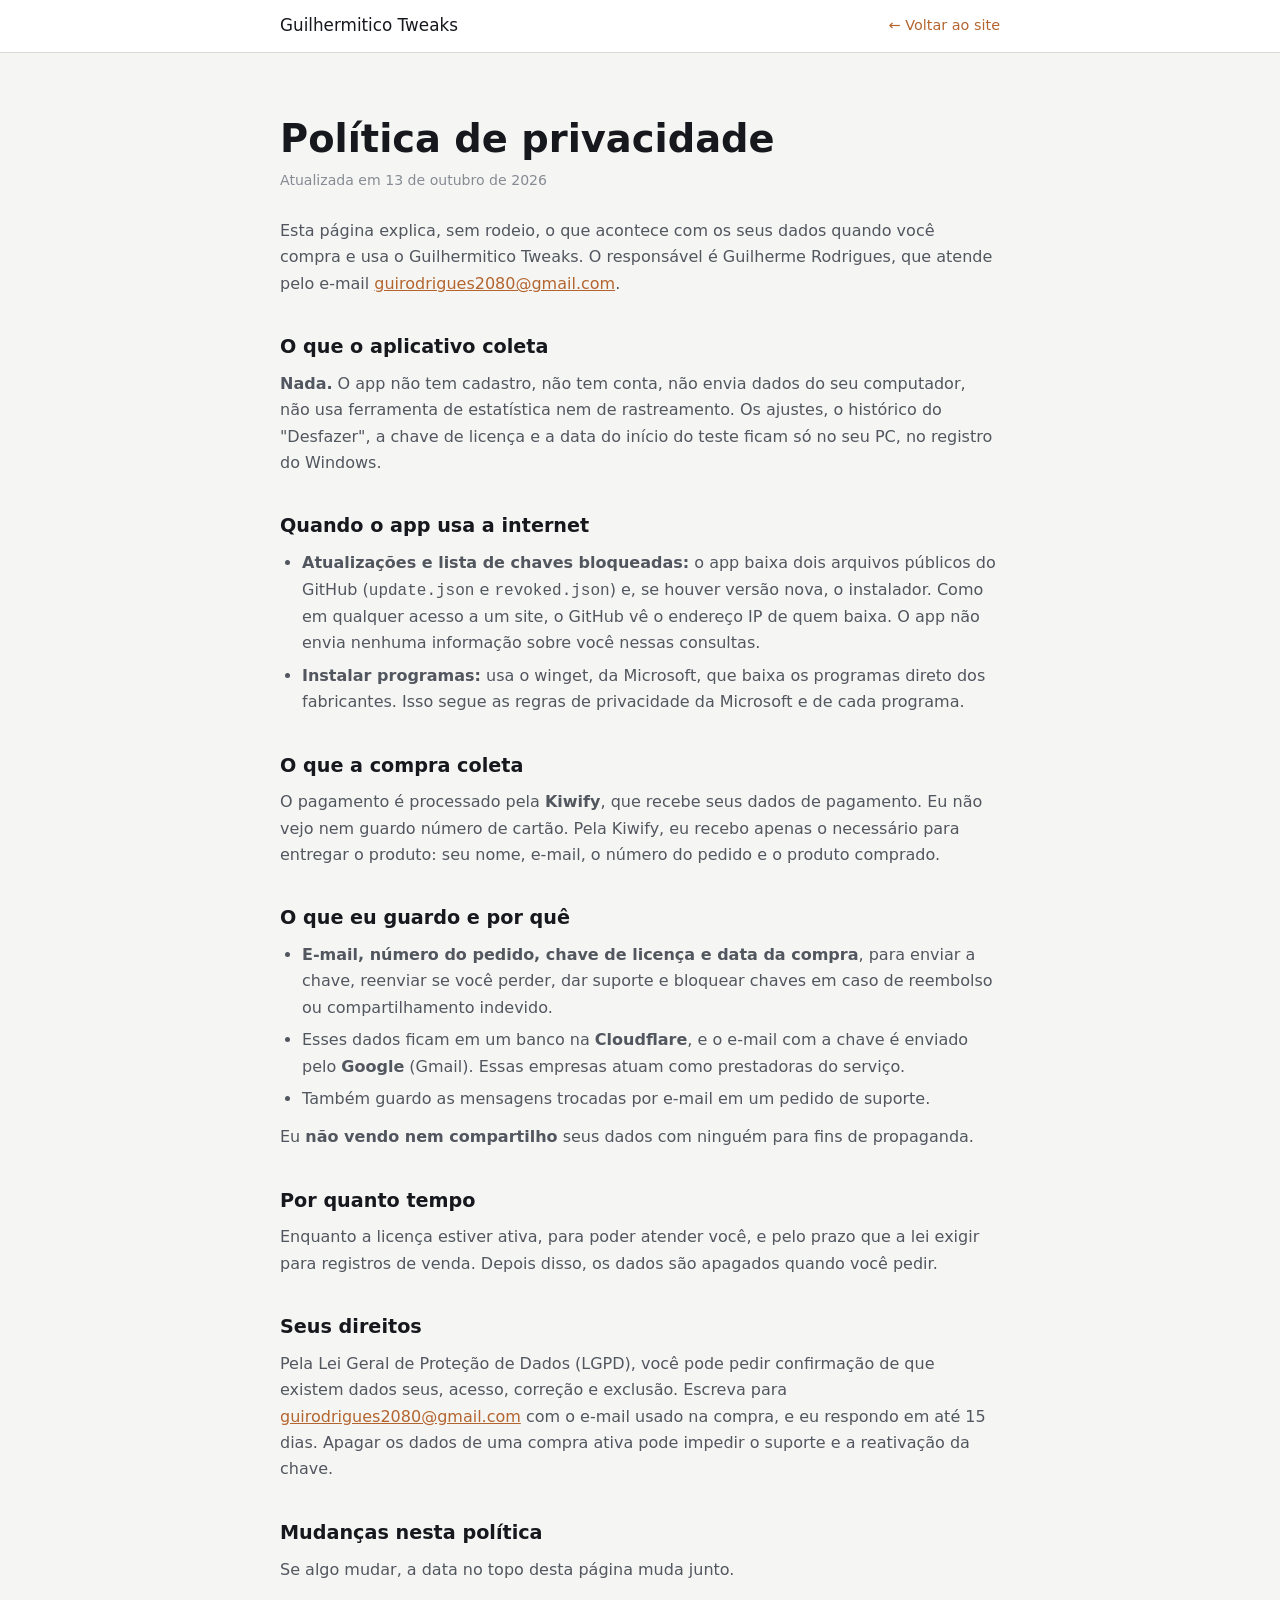
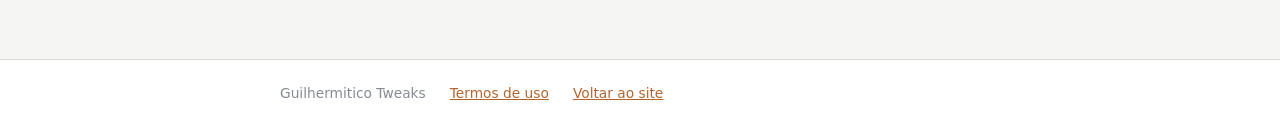
==== privacidade.html @ ce47562e "Adiciona termos de uso e politica de privacidade Paginas termos.html e privacidade.html com estilo c" ====
<!doctype html>
<html lang="pt-BR">
<head>
<meta charset="utf-8">
<meta name="viewport" content="width=device-width, initial-scale=1, viewport-fit=cover">
<meta name="description" content="Política de privacidade do Guilhermitico Tweaks: o que o app e a compra coletam, para quê e como pedir a exclusão.">
<meta name="theme-color" content="#16181D">
<title>Política de privacidade · Guilhermitico Tweaks</title>
<link rel="stylesheet" href="legal.css">
</head>
<body>
<header class="topbar">
  <div class="wrap">
    <a href="./">Guilhermitico Tweaks</a>
    <a class="voltar" href="./">← Voltar ao site</a>
  </div>
</header>

<main>
  <div class="wrap">
    <h1>Política de privacidade</h1>
    <p class="data">Atualizada em 13 de outubro de 2026</p>

    <p>Esta página explica, sem rodeio, o que acontece com os seus dados quando você compra e usa o
    Guilhermitico Tweaks. O responsável é Guilherme Rodrigues, que atende pelo e-mail
    <a href="mailto:guirodrigues2080@gmail.com">guirodrigues2080@gmail.com</a>.</p>

    <h2>O que o aplicativo coleta</h2>
    <p><strong>Nada.</strong> O app não tem cadastro, não tem conta, não envia dados do seu
    computador, não usa ferramenta de estatística nem de rastreamento. Os ajustes, o histórico do
    "Desfazer", a chave de licença e a data do início do teste ficam só no seu PC, no registro do
    Windows.</p>

    <h2>Quando o app usa a internet</h2>
    <ul>
      <li><strong>Atualizações e lista de chaves bloqueadas:</strong> o app baixa dois arquivos
      públicos do GitHub (<code>update.json</code> e <code>revoked.json</code>) e, se houver versão
      nova, o instalador. Como em qualquer acesso a um site, o GitHub vê o endereço IP de quem baixa.
      O app não envia nenhuma informação sobre você nessas consultas.</li>
      <li><strong>Instalar programas:</strong> usa o winget, da Microsoft, que baixa os programas
      direto dos fabricantes. Isso segue as regras de privacidade da Microsoft e de cada programa.</li>
    </ul>

    <h2>O que a compra coleta</h2>
    <p>O pagamento é processado pela <strong>Kiwify</strong>, que recebe seus dados de pagamento. Eu
    não vejo nem guardo número de cartão. Pela Kiwify, eu recebo apenas o necessário para entregar o
    produto: seu nome, e-mail, o número do pedido e o produto comprado.</p>

    <h2>O que eu guardo e por quê</h2>
    <ul>
      <li><strong>E-mail, número do pedido, chave de licença e data da compra</strong>, para enviar a
      chave, reenviar se você perder, dar suporte e bloquear chaves em caso de reembolso ou
      compartilhamento indevido.</li>
      <li>Esses dados ficam em um banco na <strong>Cloudflare</strong>, e o e-mail com a chave é
      enviado pelo <strong>Google</strong> (Gmail). Essas empresas atuam como prestadoras do serviço.</li>
      <li>Também guardo as mensagens trocadas por e-mail em um pedido de suporte.</li>
    </ul>
    <p>Eu <strong>não vendo nem compartilho</strong> seus dados com ninguém para fins de propaganda.</p>

    <h2>Por quanto tempo</h2>
    <p>Enquanto a licença estiver ativa, para poder atender você, e pelo prazo que a lei exigir para
    registros de venda. Depois disso, os dados são apagados quando você pedir.</p>

    <h2>Seus direitos</h2>
    <p>Pela Lei Geral de Proteção de Dados (LGPD), você pode pedir confirmação de que existem dados
    seus, acesso, correção e exclusão. Escreva para
    <a href="mailto:guirodrigues2080@gmail.com">guirodrigues2080@gmail.com</a> com o e-mail usado na
    compra, e eu respondo em até 15 dias. Apagar os dados de uma compra ativa pode impedir o suporte
    e a reativação da chave.</p>

    <h2>Mudanças nesta política</h2>
    <p>Se algo mudar, a data no topo desta página muda junto.</p>
  </div>
</main>

<footer>
  <div class="wrap">
    <span>Guilhermitico Tweaks</span>
    <a href="termos.html">Termos de uso</a>
    <a href="./">Voltar ao site</a>
  </div>
</footer>
</body>
</html>
---- legal.css ----
/* Estilo das paginas de termos e privacidade (mesmos tokens do index.html) */
:root {
  --ground: #F5F6F4; --surface: #FFFFFF; --ink: #16181D; --ink-soft: #52565E;
  --ink-faint: #868B93; --line: #D9DCD6; --copper: #B4652F;
  --display: "Chakra Petch", "Segoe UI Semibold", system-ui, sans-serif;
  --body: "IBM Plex Sans", "Segoe UI", system-ui, sans-serif;
}
@media (prefers-color-scheme: dark) {
  :root:not([data-theme="light"]) {
    --ground: #101216; --surface: #191C22; --ink: #EDEEEA; --ink-soft: #A7ACB4;
    --ink-faint: #767C85; --line: #2A2E36; --copper: #E08B4C;
  }
}
* { box-sizing: border-box; }
html { color-scheme: light dark; }
body {
  margin: 0; background: var(--ground); color: var(--ink);
  font-family: var(--body); font-size: 16px; line-height: 1.65; -webkit-font-smoothing: antialiased;
}
.wrap { max-width: 760px; margin-inline: auto; padding-inline: 20px; }
.topbar { border-bottom: 1px solid var(--line); background: var(--surface); }
.topbar .wrap { display: flex; align-items: center; justify-content: space-between; gap: 16px; padding-block: 12px; }
.topbar a { color: var(--ink); text-decoration: none; font-family: var(--display); font-size: 1.05rem; }
.topbar a.voltar { font-family: var(--body); font-size: .9rem; color: var(--copper); }
main { padding-block: clamp(32px, 6vw, 64px); }
h1 { font-family: var(--display); font-size: clamp(1.8rem, 4.5vw, 2.4rem); line-height: 1.15; margin: 0 0 8px; }
h2 { font-family: var(--display); font-size: 1.2rem; margin: 34px 0 8px; }
p, li { color: var(--ink-soft); }
p { margin: 0 0 12px; }
ul { padding-left: 22px; margin: 0 0 12px; }
li { margin-bottom: 6px; }
.data { color: var(--ink-faint); font-size: .88rem; margin-bottom: 26px; }
a { color: var(--copper); }
footer { border-top: 1px solid var(--line); background: var(--surface); }
footer .wrap { padding-block: 22px; display: flex; flex-wrap: wrap; gap: 10px 24px; font-size: .86rem; color: var(--ink-faint); }
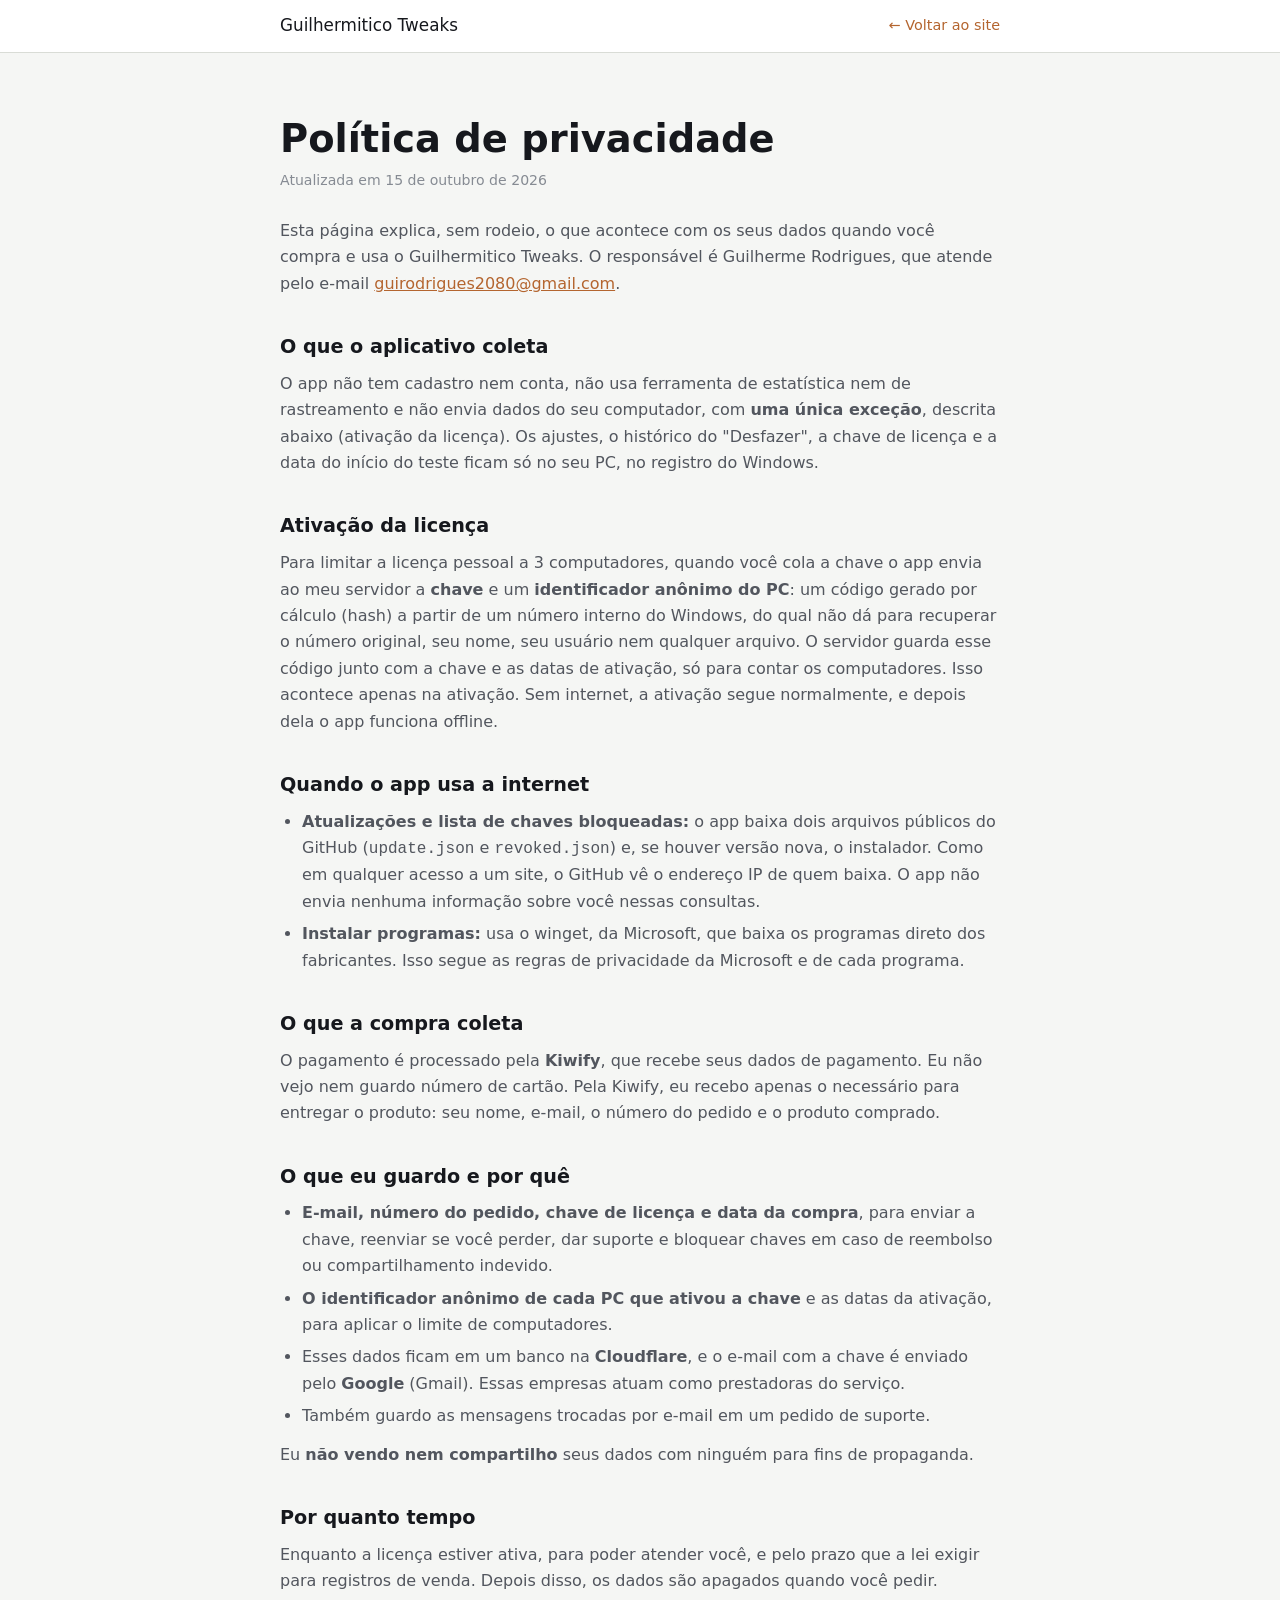
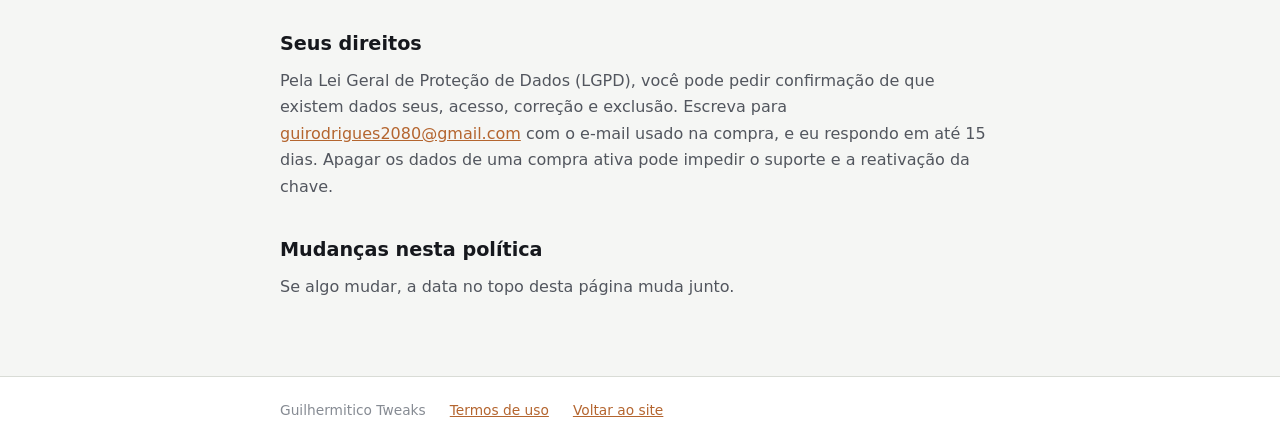
==== commit 1ecf5f98: "Licenca pessoal em ate 3 computadores: atualiza hash, FAQ, planos, termos e privacidade Texto da ati" ====
--- a/privacidade.html
+++ b/privacidade.html
@@ -19,17 +19,26 @@
 <main>
   <div class="wrap">
     <h1>Política de privacidade</h1>
-    <p class="data">Atualizada em 13 de outubro de 2026</p>
+    <p class="data">Atualizada em 15 de outubro de 2026</p>
 
     <p>Esta página explica, sem rodeio, o que acontece com os seus dados quando você compra e usa o
     Guilhermitico Tweaks. O responsável é Guilherme Rodrigues, que atende pelo e-mail
     <a href="mailto:guirodrigues2080@gmail.com">guirodrigues2080@gmail.com</a>.</p>
 
     <h2>O que o aplicativo coleta</h2>
-    <p><strong>Nada.</strong> O app não tem cadastro, não tem conta, não envia dados do seu
-    computador, não usa ferramenta de estatística nem de rastreamento. Os ajustes, o histórico do
-    "Desfazer", a chave de licença e a data do início do teste ficam só no seu PC, no registro do
-    Windows.</p>
+    <p>O app não tem cadastro nem conta, não usa ferramenta de estatística nem de rastreamento e não
+    envia dados do seu computador, com <strong>uma única exceção</strong>, descrita abaixo
+    (ativação da licença). Os ajustes, o histórico do "Desfazer", a chave de licença e a data do
+    início do teste ficam só no seu PC, no registro do Windows.</p>
+
+    <h2>Ativação da licença</h2>
+    <p>Para limitar a licença pessoal a 3 computadores, quando você cola a chave o app envia ao meu
+    servidor a <strong>chave</strong> e um <strong>identificador anônimo do PC</strong>: um código
+    gerado por cálculo (hash) a partir de um número interno do Windows, do qual não dá para
+    recuperar o número original, seu nome, seu usuário nem qualquer arquivo. O servidor guarda esse
+    código junto com a chave e as datas de ativação, só para contar os computadores. Isso acontece
+    apenas na ativação. Sem internet, a ativação segue normalmente, e depois dela o app funciona
+    offline.</p>
 
     <h2>Quando o app usa a internet</h2>
     <ul>
@@ -51,6 +60,8 @@
       <li><strong>E-mail, número do pedido, chave de licença e data da compra</strong>, para enviar a
       chave, reenviar se você perder, dar suporte e bloquear chaves em caso de reembolso ou
       compartilhamento indevido.</li>
+      <li><strong>O identificador anônimo de cada PC que ativou a chave</strong> e as datas da
+      ativação, para aplicar o limite de computadores.</li>
       <li>Esses dados ficam em um banco na <strong>Cloudflare</strong>, e o e-mail com a chave é
       enviado pelo <strong>Google</strong> (Gmail). Essas empresas atuam como prestadoras do serviço.</li>
       <li>Também guardo as mensagens trocadas por e-mail em um pedido de suporte.</li>
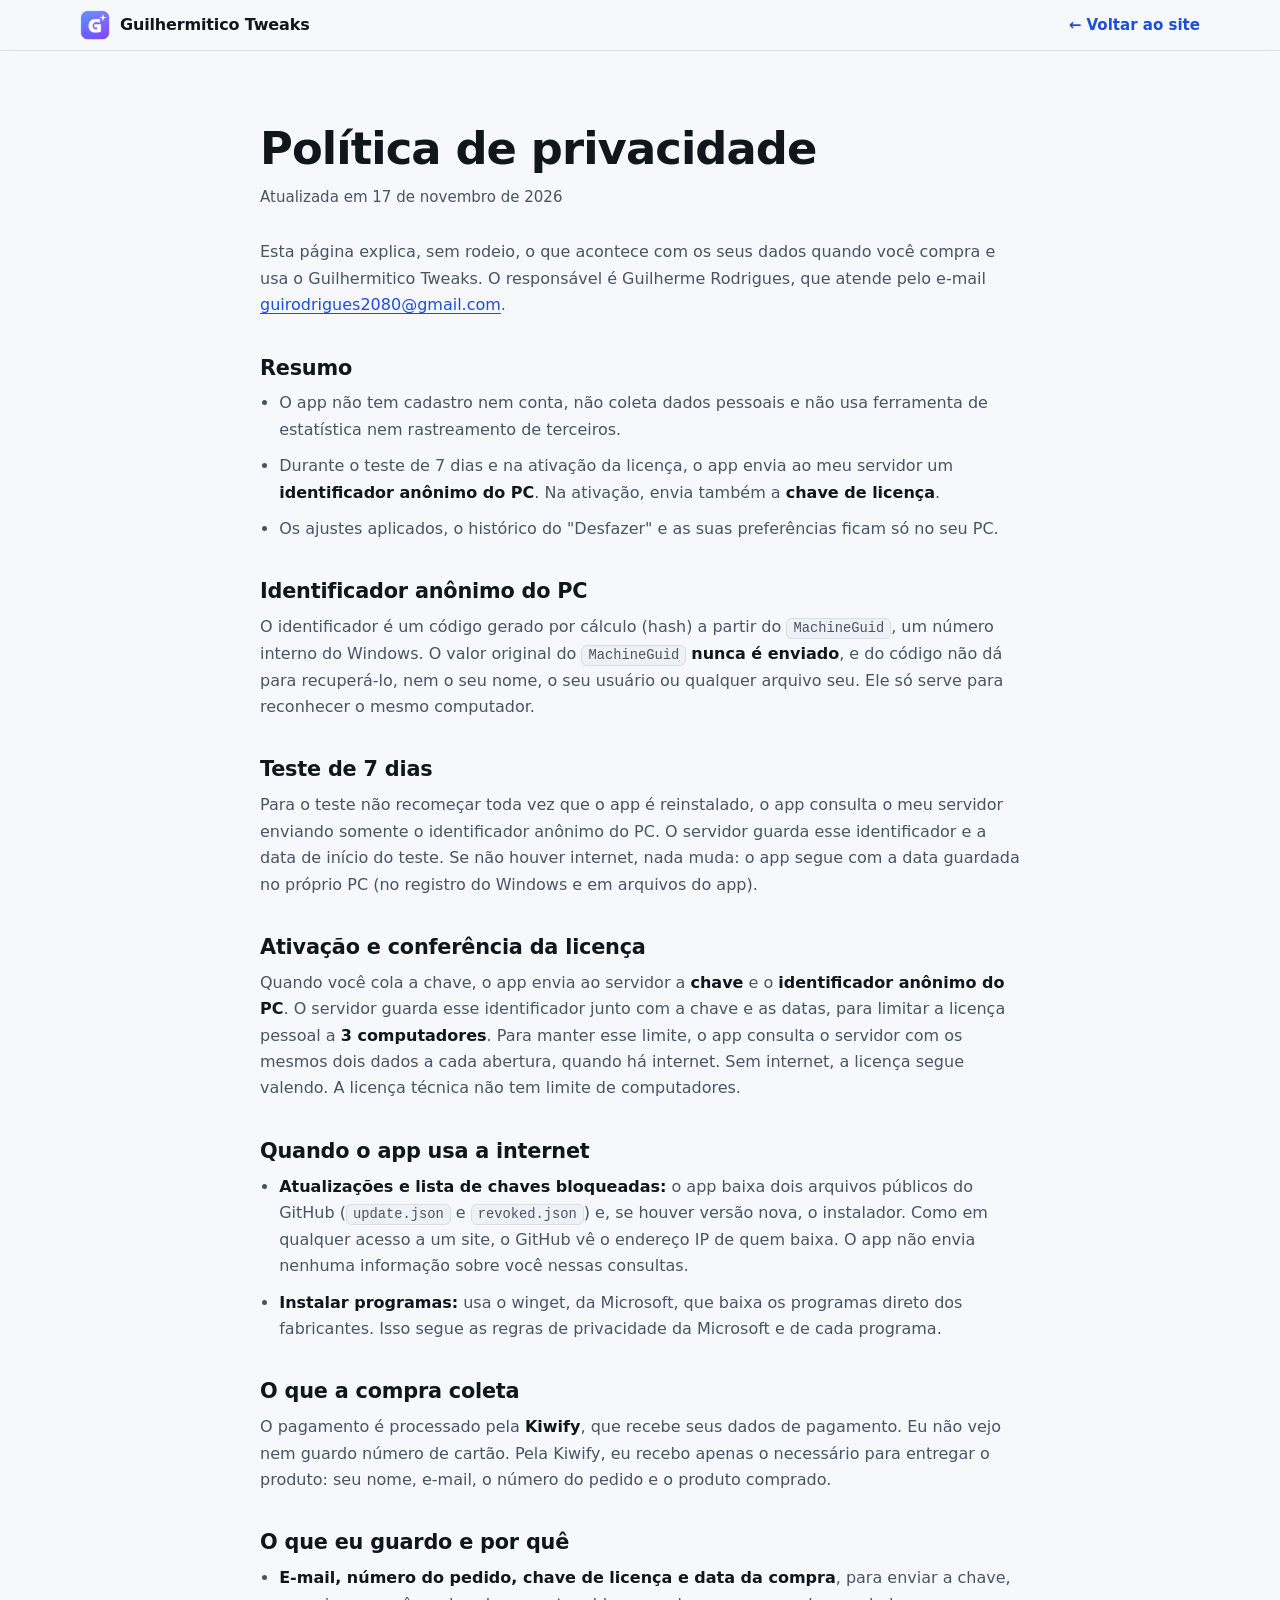
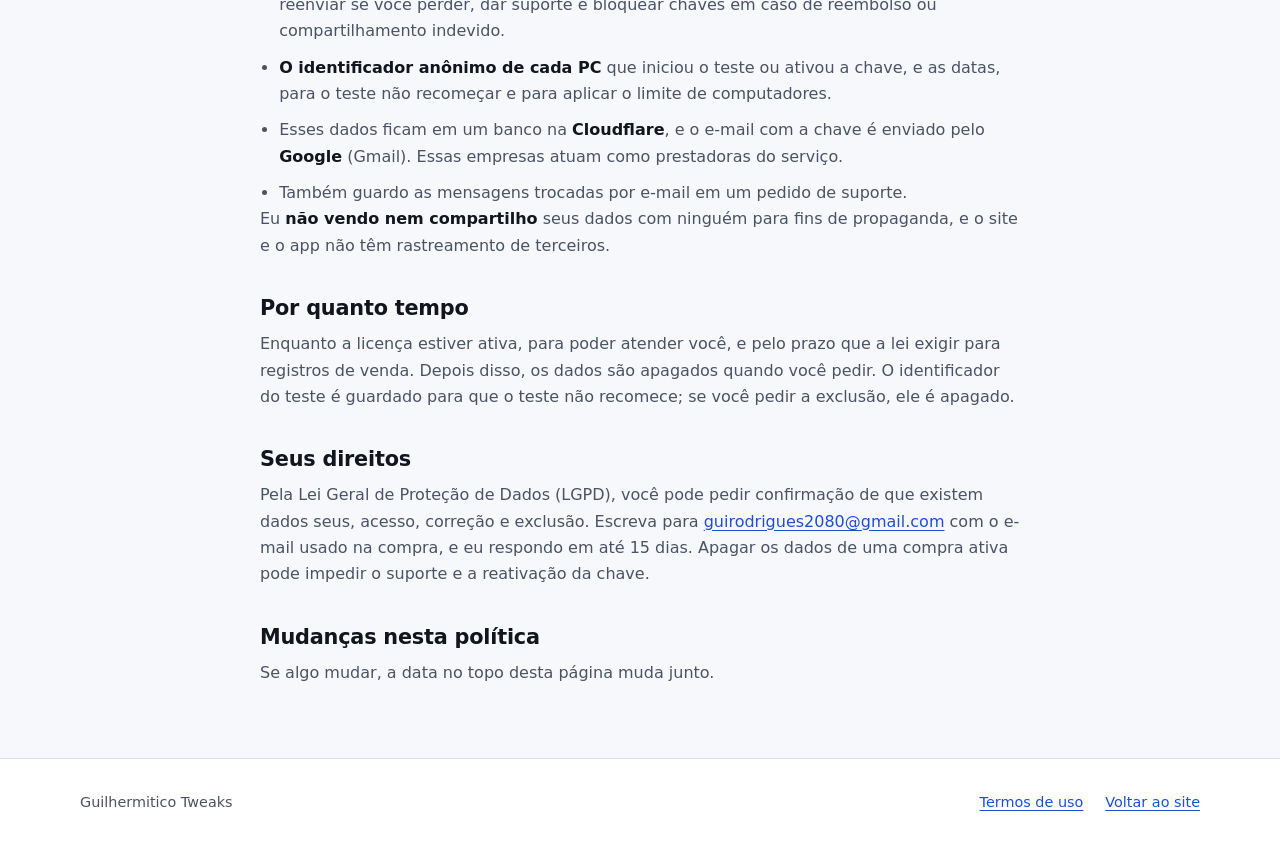
==== commit 4313f085: "Redesign moderno do site e atualizacao da politica de privacidade e dos termos Co-Authored-By: Claud" ====
--- a/privacidade.html
+++ b/privacidade.html
@@ -4,41 +4,57 @@
 <meta charset="utf-8">
 <meta name="viewport" content="width=device-width, initial-scale=1, viewport-fit=cover">
 <meta name="description" content="Política de privacidade do Guilhermitico Tweaks: o que o app e a compra coletam, para quê e como pedir a exclusão.">
-<meta name="theme-color" content="#16181D">
+<meta name="theme-color" content="#f7f8fb" media="(prefers-color-scheme: light)">
+<meta name="theme-color" content="#0b0f17" media="(prefers-color-scheme: dark)">
+<link rel="icon" type="image/png" href="favicon.png">
 <title>Política de privacidade · Guilhermitico Tweaks</title>
-<link rel="stylesheet" href="legal.css">
+<link rel="stylesheet" href="site.css">
 </head>
 <body>
+<a class="skip" href="#conteudo">Ir para o conteúdo</a>
 <header class="topbar">
   <div class="wrap">
-    <a href="./">Guilhermitico Tweaks</a>
+    <a class="brand" href="./"><img src="favicon.png" width="30" height="30" alt="">Guilhermitico Tweaks</a>
     <a class="voltar" href="./">← Voltar ao site</a>
   </div>
 </header>
 
-<main>
+<main id="conteudo" class="legal">
   <div class="wrap">
     <h1>Política de privacidade</h1>
-    <p class="data">Atualizada em 15 de outubro de 2026</p>
+    <p class="data">Atualizada em 17 de novembro de 2026</p>
 
     <p>Esta página explica, sem rodeio, o que acontece com os seus dados quando você compra e usa o
     Guilhermitico Tweaks. O responsável é Guilherme Rodrigues, que atende pelo e-mail
     <a href="mailto:guirodrigues2080@gmail.com">guirodrigues2080@gmail.com</a>.</p>
 
-    <h2>O que o aplicativo coleta</h2>
-    <p>O app não tem cadastro nem conta, não usa ferramenta de estatística nem de rastreamento e não
-    envia dados do seu computador, com <strong>uma única exceção</strong>, descrita abaixo
-    (ativação da licença). Os ajustes, o histórico do "Desfazer", a chave de licença e a data do
-    início do teste ficam só no seu PC, no registro do Windows.</p>
+    <h2>Resumo</h2>
+    <ul>
+      <li>O app não tem cadastro nem conta, não coleta dados pessoais e não usa ferramenta de estatística
+      nem rastreamento de terceiros.</li>
+      <li>Durante o teste de 7 dias e na ativação da licença, o app envia ao meu servidor um
+      <strong>identificador anônimo do PC</strong>. Na ativação, envia também a <strong>chave de licença</strong>.</li>
+      <li>Os ajustes aplicados, o histórico do "Desfazer" e as suas preferências ficam só no seu PC.</li>
+    </ul>
 
-    <h2>Ativação da licença</h2>
-    <p>Para limitar a licença pessoal a 3 computadores, quando você cola a chave o app envia ao meu
-    servidor a <strong>chave</strong> e um <strong>identificador anônimo do PC</strong>: um código
-    gerado por cálculo (hash) a partir de um número interno do Windows, do qual não dá para
-    recuperar o número original, seu nome, seu usuário nem qualquer arquivo. O servidor guarda esse
-    código junto com a chave e as datas de ativação, só para contar os computadores. Isso acontece
-    apenas na ativação. Sem internet, a ativação segue normalmente, e depois dela o app funciona
-    offline.</p>
+    <h2>Identificador anônimo do PC</h2>
+    <p>O identificador é um código gerado por cálculo (hash) a partir do <code>MachineGuid</code>, um
+    número interno do Windows. O valor original do <code>MachineGuid</code> <strong>nunca é enviado</strong>, e
+    do código não dá para recuperá-lo, nem o seu nome, o seu usuário ou qualquer arquivo seu. Ele só serve
+    para reconhecer o mesmo computador.</p>
+
+    <h2>Teste de 7 dias</h2>
+    <p>Para o teste não recomeçar toda vez que o app é reinstalado, o app consulta o meu servidor
+    enviando somente o identificador anônimo do PC. O servidor guarda esse identificador e a data de
+    início do teste. Se não houver internet, nada muda: o app segue com a data guardada no próprio PC
+    (no registro do Windows e em arquivos do app).</p>
+
+    <h2>Ativação e conferência da licença</h2>
+    <p>Quando você cola a chave, o app envia ao servidor a <strong>chave</strong> e o
+    <strong>identificador anônimo do PC</strong>. O servidor guarda esse identificador junto com a chave e
+    as datas, para limitar a licença pessoal a <strong>3 computadores</strong>. Para manter esse limite, o
+    app consulta o servidor com os mesmos dois dados a cada abertura, quando há internet. Sem internet, a
+    licença segue valendo. A licença técnica não tem limite de computadores.</p>
 
     <h2>Quando o app usa a internet</h2>
     <ul>
@@ -60,17 +76,19 @@
       <li><strong>E-mail, número do pedido, chave de licença e data da compra</strong>, para enviar a
       chave, reenviar se você perder, dar suporte e bloquear chaves em caso de reembolso ou
       compartilhamento indevido.</li>
-      <li><strong>O identificador anônimo de cada PC que ativou a chave</strong> e as datas da
-      ativação, para aplicar o limite de computadores.</li>
+      <li><strong>O identificador anônimo de cada PC</strong> que iniciou o teste ou ativou a chave, e as
+      datas, para o teste não recomeçar e para aplicar o limite de computadores.</li>
       <li>Esses dados ficam em um banco na <strong>Cloudflare</strong>, e o e-mail com a chave é
       enviado pelo <strong>Google</strong> (Gmail). Essas empresas atuam como prestadoras do serviço.</li>
       <li>Também guardo as mensagens trocadas por e-mail em um pedido de suporte.</li>
     </ul>
-    <p>Eu <strong>não vendo nem compartilho</strong> seus dados com ninguém para fins de propaganda.</p>
+    <p>Eu <strong>não vendo nem compartilho</strong> seus dados com ninguém para fins de propaganda, e o
+    site e o app não têm rastreamento de terceiros.</p>
 
     <h2>Por quanto tempo</h2>
     <p>Enquanto a licença estiver ativa, para poder atender você, e pelo prazo que a lei exigir para
-    registros de venda. Depois disso, os dados são apagados quando você pedir.</p>
+    registros de venda. Depois disso, os dados são apagados quando você pedir. O identificador do teste é
+    guardado para que o teste não recomece; se você pedir a exclusão, ele é apagado.</p>
 
     <h2>Seus direitos</h2>
     <p>Pela Lei Geral de Proteção de Dados (LGPD), você pode pedir confirmação de que existem dados
@@ -87,8 +105,7 @@
 <footer>
   <div class="wrap">
     <span>Guilhermitico Tweaks</span>
-    <a href="termos.html">Termos de uso</a>
-    <a href="./">Voltar ao site</a>
+    <nav aria-label="Rodapé"><a href="termos.html">Termos de uso</a><a href="./">Voltar ao site</a></nav>
   </div>
 </footer>
 </body>
--- a/site.css
+++ b/site.css
@@ -0,0 +1,192 @@
+/* Guilhermitico Tweaks — estilos do site (estático, sem build, sem fontes externas) */
+:root {
+  color-scheme: light dark;
+  --bg: #f7f8fb;
+  --surface: #ffffff;
+  --surface-2: #eef1f6;
+  --text: #11151c;
+  --muted: #4a5365;
+  --line: #d8dde7;
+  --accent: #1d4ed8;
+  --accent-soft: #e3ebff;
+  --btn-bg: #1d4ed8;
+  --btn-fg: #ffffff;
+  --btn-hover: #1e40af;
+  --ok: #17663a;
+  --warn: #8a5a00;
+  --no: #5b6475;
+  --shadow: 0 18px 40px -24px rgba(17, 21, 28, .35);
+  --radius: 16px;
+  --font: system-ui, -apple-system, "Segoe UI", Roboto, "Helvetica Neue", Arial, sans-serif;
+  --mono: ui-monospace, "Cascadia Mono", Consolas, "SF Mono", monospace;
+}
+@media (prefers-color-scheme: dark) {
+  :root {
+    --bg: #0b0f17;
+    --surface: #131926;
+    --surface-2: #0f1420;
+    --text: #eef1f7;
+    --muted: #a3acbf;
+    --line: #262e40;
+    --accent: #7aa7ff;
+    --accent-soft: #16233f;
+    --btn-bg: #7aa7ff;
+    --btn-fg: #08101f;
+    --btn-hover: #9bbcff;
+    --ok: #62c98f;
+    --warn: #e0b45a;
+    --no: #9099ad;
+    --shadow: 0 18px 40px -24px rgba(0, 0, 0, .8);
+  }
+}
+
+*, *::before, *::after { box-sizing: border-box; }
+html { scroll-behavior: smooth; -webkit-text-size-adjust: 100%; }
+body {
+  margin: 0; background: var(--bg); color: var(--text);
+  font-family: var(--font); font-size: 1rem; line-height: 1.65;
+  -webkit-font-smoothing: antialiased;
+}
+img { max-width: 100%; height: auto; display: block; }
+a { color: var(--accent); text-underline-offset: 3px; }
+a:hover { text-decoration-thickness: 2px; }
+:focus-visible { outline: 3px solid var(--accent); outline-offset: 3px; border-radius: 6px; }
+h1, h2, h3 { line-height: 1.15; margin: 0; text-wrap: balance; letter-spacing: -.02em; }
+h1 { font-size: clamp(2.2rem, 7vw, 3.9rem); font-weight: 800; }
+h2 { font-size: clamp(1.6rem, 4vw, 2.3rem); font-weight: 750; }
+h3 { font-size: 1.08rem; font-weight: 650; letter-spacing: -.01em; }
+p { margin: 0; }
+.wrap { width: min(1120px, 100% - 40px); margin-inline: auto; }
+.skip { position: absolute; left: 12px; top: -60px; background: var(--btn-bg); color: var(--btn-fg); padding: 10px 16px; border-radius: 8px; z-index: 100; font-weight: 600; }
+.skip:focus { top: 12px; }
+
+/* topo */
+.topbar { position: sticky; top: 0; z-index: 20; background: color-mix(in srgb, var(--bg) 88%, transparent); backdrop-filter: blur(12px); border-bottom: 1px solid var(--line); }
+.topbar .wrap { display: flex; align-items: center; justify-content: space-between; gap: 12px; padding-block: 10px; }
+.brand { display: flex; align-items: center; gap: 10px; font-weight: 750; color: var(--text); text-decoration: none; letter-spacing: -.01em; }
+.brand img { width: 30px; height: 30px; border-radius: 8px; }
+.nav { display: none; gap: 22px; }
+.nav a { color: var(--muted); text-decoration: none; font-size: .94rem; font-weight: 500; }
+.nav a:hover { color: var(--text); }
+@media (min-width: 860px) { .nav { display: flex; } }
+
+/* botões */
+.btn {
+  display: inline-flex; align-items: center; justify-content: center; gap: 8px;
+  font: inherit; font-weight: 650; text-decoration: none; cursor: pointer;
+  padding: 12px 22px; min-height: 44px; border-radius: 12px; border: 1.5px solid transparent;
+  transition: transform .15s ease, background .15s ease, box-shadow .15s ease;
+}
+.btn-primary { background: var(--btn-bg); color: var(--btn-fg); box-shadow: 0 10px 24px -12px var(--accent); }
+.btn-primary:hover { background: var(--btn-hover); transform: translateY(-1px); }
+.btn-ghost { background: var(--surface); color: var(--text); border-color: var(--line); }
+.btn-ghost:hover { border-color: var(--accent); }
+.btn-lg { padding: 15px 28px; font-size: 1.08rem; }
+.btn-sm { padding: 8px 16px; min-height: 40px; font-size: .94rem; }
+.btn-block { width: 100%; }
+
+/* seções */
+section { padding-block: clamp(52px, 8vw, 96px); }
+.alt { background: var(--surface-2); border-block: 1px solid var(--line); }
+.eyebrow { font-size: .8rem; font-weight: 700; letter-spacing: .12em; text-transform: uppercase; color: var(--accent); margin-bottom: 12px; }
+.lead { color: var(--muted); font-size: 1.1rem; max-width: 62ch; }
+.sec-head { margin-bottom: 36px; display: grid; gap: 12px; }
+
+/* hero */
+.hero { padding-block: clamp(40px, 7vw, 88px) clamp(40px, 6vw, 72px); }
+.hero-grid { display: grid; gap: 40px; align-items: start; }
+@media (min-width: 900px) { .hero-grid { grid-template-columns: 1.3fr 1fr; gap: 56px; } }
+.hero h1 span { color: var(--accent); }
+.hero .lead { margin-top: 20px; }
+.hero-cta { display: flex; flex-wrap: wrap; gap: 12px; margin-top: 28px; }
+.checks { list-style: none; padding: 0; margin: 28px 0 0; display: grid; gap: 10px; color: var(--muted); }
+.checks li { display: grid; grid-template-columns: 22px 1fr; gap: 10px; }
+.checks li::before { content: "✓"; color: var(--ok); font-weight: 800; }
+.card { background: var(--surface); border: 1px solid var(--line); border-radius: var(--radius); padding: 26px; box-shadow: var(--shadow); }
+.buybox { display: grid; gap: 16px; }
+.price { display: flex; align-items: baseline; gap: 6px; }
+.price .cur { color: var(--muted); font-weight: 600; }
+.price .val { font-size: 3.1rem; font-weight: 800; letter-spacing: -.03em; font-variant-numeric: tabular-nums; line-height: 1; }
+.fine { font-size: .86rem; color: var(--muted); }
+.center { text-align: center; }
+.rows { margin: 0; display: grid; gap: 0; font-size: .92rem; }
+.rows div { display: flex; justify-content: space-between; gap: 16px; padding-block: 10px; border-top: 1px solid var(--line); }
+.rows dt { color: var(--muted); flex: none; }
+.rows dd { margin: 0; text-align: right; font-weight: 550; }
+
+/* telas */
+.shot { margin: 0; border: 1px solid var(--line); border-radius: var(--radius); overflow: hidden; background: var(--surface); box-shadow: var(--shadow); }
+.shot img { width: 100%; }
+.shot figcaption { padding: 14px 18px; font-size: .92rem; color: var(--muted); border-top: 1px solid var(--line); }
+.shot figcaption b { color: var(--text); }
+.shots { display: grid; gap: 20px; margin-top: 20px; }
+@media (min-width: 760px) { .shots { grid-template-columns: repeat(3, 1fr); } }
+
+/* recursos */
+.grid { display: grid; gap: 18px; }
+@media (min-width: 640px) { .grid.c2, .grid.c3 { grid-template-columns: repeat(2, 1fr); } }
+@media (min-width: 980px) { .grid.c3 { grid-template-columns: repeat(3, 1fr); } }
+.feat { background: var(--surface); border: 1px solid var(--line); border-radius: var(--radius); padding: 24px; display: grid; gap: 8px; align-content: start; }
+.feat p { color: var(--muted); font-size: .96rem; }
+.tag { display: inline-block; width: fit-content; font-size: .72rem; font-weight: 700; letter-spacing: .08em; text-transform: uppercase; padding: 3px 9px; border-radius: 99px; background: var(--accent-soft); color: var(--accent); }
+.tag.free { color: var(--ok); }
+
+/* tabelas */
+.tablewrap { overflow-x: auto; border: 1px solid var(--line); border-radius: var(--radius); background: var(--surface); }
+table { border-collapse: collapse; width: 100%; }
+th, td { text-align: left; padding: 14px 16px; border-bottom: 1px solid var(--line); font-size: .94rem; vertical-align: top; }
+thead th { background: var(--surface-2); font-size: .86rem; }
+tbody tr:last-child th, tbody tr:last-child td { border-bottom: 0; }
+tbody th { font-weight: 500; }
+caption { caption-side: bottom; text-align: left; padding: 12px 16px; font-size: .84rem; color: var(--muted); }
+.yes { color: var(--ok); font-weight: 650; }
+.no { color: var(--no); }
+.partial { color: var(--warn); font-weight: 600; }
+@media (max-width: 640px) { th, td { padding: 11px 9px; font-size: .86rem; } }
+
+/* planos */
+.plan { display: grid; gap: 16px; align-content: start; }
+.plan.destaque { border-color: var(--accent); box-shadow: 0 0 0 1px var(--accent), var(--shadow); }
+.plan ul { list-style: none; padding: 0; margin: 0; display: grid; gap: 10px; color: var(--muted); font-size: .95rem; }
+.plan li { display: grid; grid-template-columns: 20px 1fr; gap: 8px; }
+.plan li::before { content: "✓"; color: var(--ok); font-weight: 800; }
+.reqs { display: flex; flex-wrap: wrap; gap: 8px 24px; margin-top: 28px; color: var(--muted); font-size: .9rem; padding: 0; list-style: none; }
+
+/* aviso */
+.aviso { margin-top: 24px; border-left: 4px solid var(--warn); background: var(--surface); border-radius: 0 12px 12px 0; padding: 16px 20px; color: var(--muted); font-size: .94rem; border-block: 1px solid var(--line); border-right: 1px solid var(--line); }
+.aviso strong { color: var(--text); }
+
+/* faq */
+.faq { border: 1px solid var(--line); border-radius: var(--radius); background: var(--surface); overflow: hidden; }
+details { border-bottom: 1px solid var(--line); }
+details:last-child { border-bottom: 0; }
+summary { cursor: pointer; padding: 18px 20px; min-height: 48px; font-weight: 650; list-style: none; display: flex; justify-content: space-between; align-items: center; gap: 16px; }
+summary::-webkit-details-marker { display: none; }
+summary::after { content: "+"; font-size: 1.4rem; color: var(--accent); line-height: 1; flex: none; }
+details[open] summary::after { content: "–"; }
+summary:focus-visible { outline-offset: -3px; }
+details .body { padding: 0 20px 20px; color: var(--muted); display: grid; gap: 12px; max-width: 74ch; }
+code { font-family: var(--mono); font-size: .86em; background: var(--surface-2); border: 1px solid var(--line); border-radius: 6px; padding: 2px 6px; }
+code.hash { display: block; padding: 10px 12px; word-break: break-all; }
+
+/* rodapé */
+footer { border-top: 1px solid var(--line); background: var(--surface); padding-block: 32px; color: var(--muted); font-size: .9rem; }
+footer .wrap { display: flex; flex-wrap: wrap; gap: 12px 28px; justify-content: space-between; }
+footer nav { display: flex; flex-wrap: wrap; gap: 8px 22px; }
+
+/* páginas legais */
+.legal { padding-block: clamp(36px, 6vw, 72px); }
+.legal .wrap { width: min(760px, 100% - 40px); }
+.legal h1 { font-size: clamp(2rem, 6vw, 2.8rem); }
+.legal .data { color: var(--muted); margin: 10px 0 30px; font-size: .94rem; }
+.legal h2 { font-size: 1.3rem; margin: 38px 0 10px; letter-spacing: -.01em; }
+.legal p, .legal li { color: var(--muted); }
+.legal p + p { margin-top: 12px; }
+.legal ul { padding-left: 1.2rem; display: grid; gap: 10px; margin: 10px 0 0; }
+.legal strong { color: var(--text); }
+.voltar { font-size: .94rem; text-decoration: none; font-weight: 550; }
+
+@media (prefers-reduced-motion: reduce) {
+  html { scroll-behavior: auto; }
+  * { transition: none !important; }
+}
